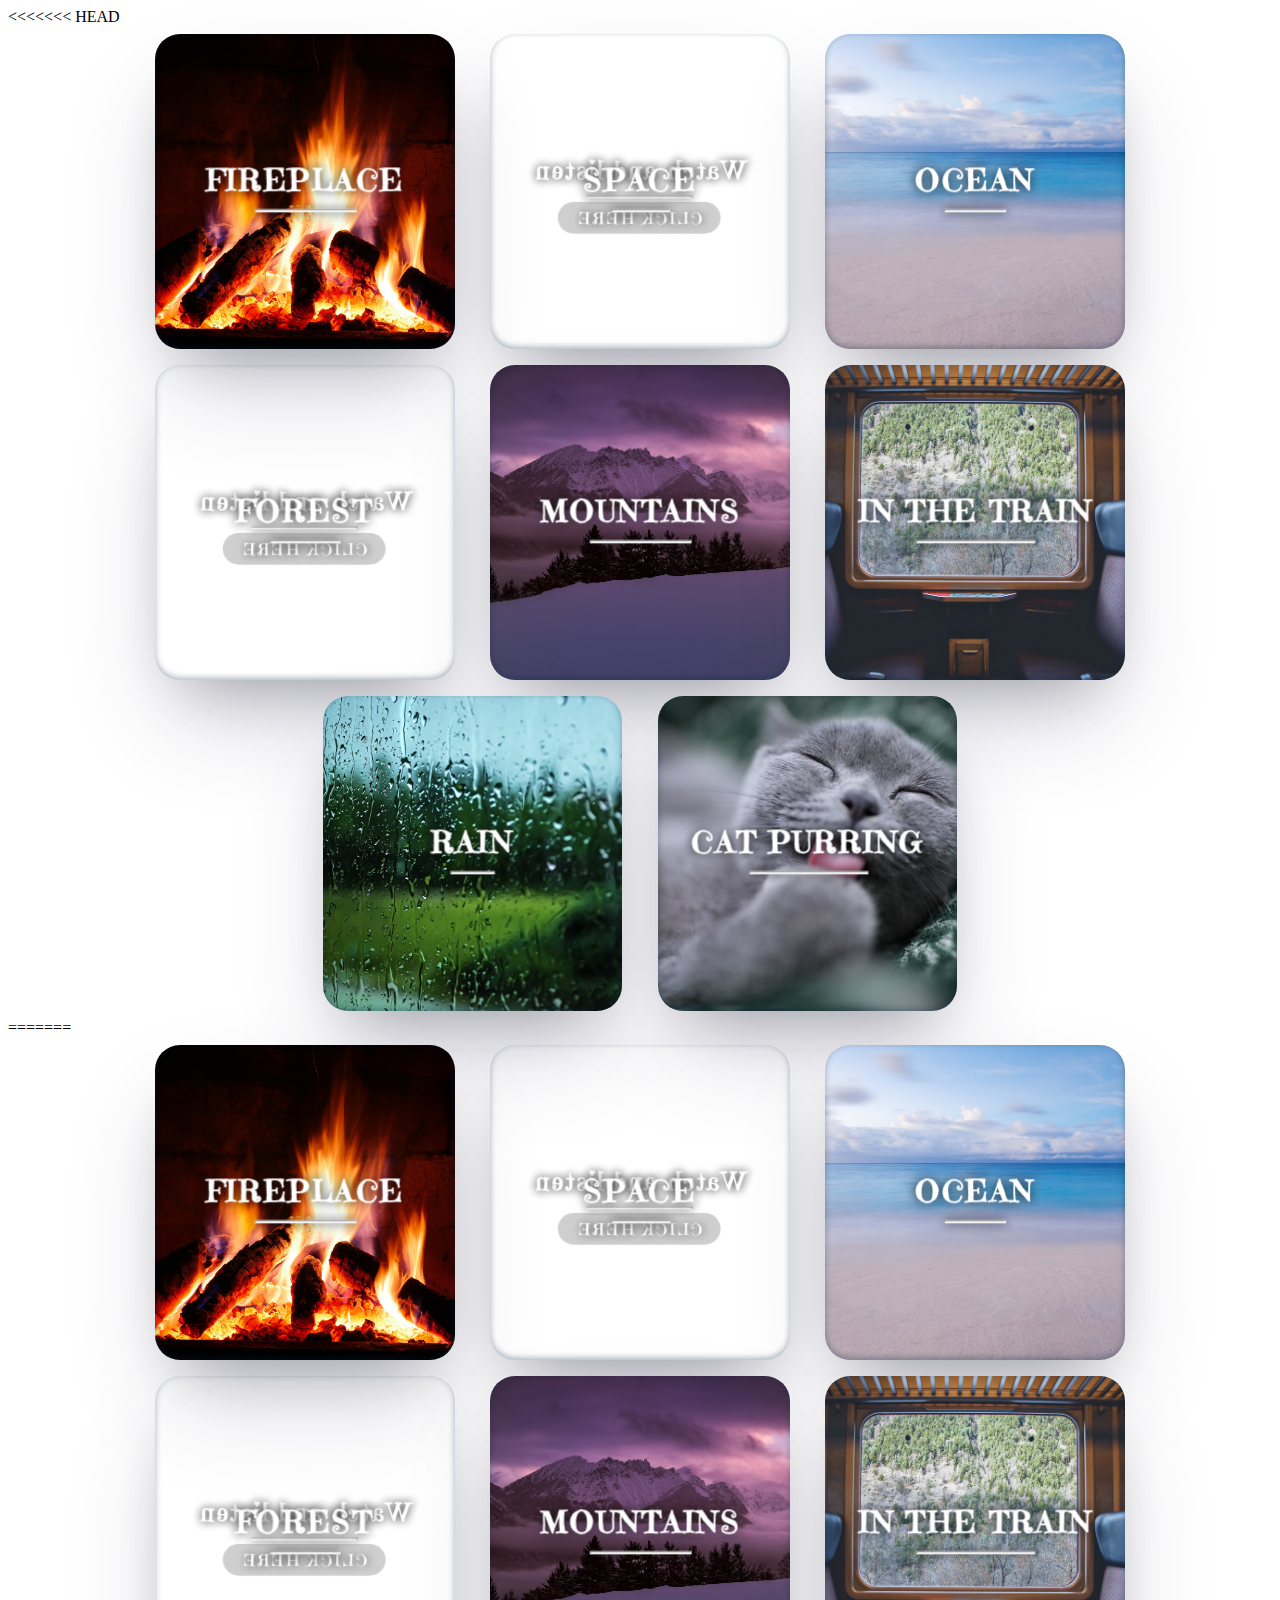
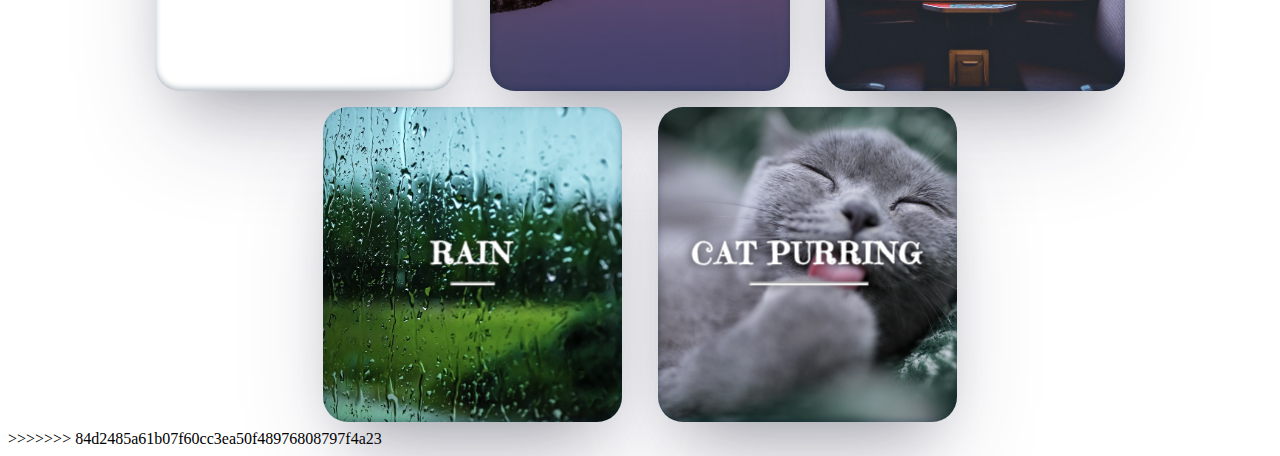
==== index.html @ 8c19cd11 "added files" ====
<<<<<<< HEAD
<!DOCTYPE html>
<html lang="en">
<head>
    <meta charset="UTF-8">
    <meta http-equiv="X-UA-Compatible" content="IE=edge">
    <meta name="viewport" content="width=device-width, initial-scale=1.0">
    <link rel="shortcut icon" href="images/lotus.png" type="image/x-icon">
    <link rel="stylesheet" href="style.css">
    <link rel="preconnect" href="https://fonts.googleapis.com">
    <link rel="preconnect" href="https://fonts.gstatic.com" crossorigin>
    <link href="https://fonts.googleapis.com/css2?family=Emilys+Candy&display=swap" rel="stylesheet">
    <title>Relax Time</title>
</head>
<body>
    <div class="header">
        <h1 id="title"></h1>
    </div>

<div class="main-container">

    <div class="cards-wrapper">
        <div class="card-container">
            <div class="card">
                <div class="card-contents card-front coverOne">
                    <div class="card-depth">
                        <h2>FIREPLACE</h2>
                        <hr>
                    </div>
                </div>
                <div class="card-contents card-back backCoverOne">
                    <div class="card-depth">
                        <h2>Watch and listen</h2>
                        <hr>
                        <a class="website" href="fireplace/fireplace.html" target="_blank">CLICK HERE</a>
                    </div>
                </div>
            </div>
        </div>
    </div>


    <div class="cards-wrapper">
        <div class="card-container">
            <div class="card">
                <div class="card-contents card-front coverTwo">
                    <div class="card-depth">
                        <h2>SPACE</h2>
                        <hr>
                    </div>
                </div>
                <div class="card-contents card-back backCoverTwo">
                    <div class="card-depth">
                        <h2>Watch and listen</h2>
                        <hr>
                        <a class="website" href="space/space.html" target="_blank">CLICK HERE</a>
                    </div>
                </div>
            </div>
        </div>
    </div>

    <div class="cards-wrapper">
        <div class="card-container">
            <div class="card">
                <div class="card-contents card-front coverThree">
                    <div class="card-depth">
                        <h2>OCEAN</h2>
                        <hr>
                    </div>
                </div>
                <div class="card-contents card-back backCoverThree">
                    <div class="card-depth">
                        <h2>Watch and listen</h2>
                        <hr>
                        <a class="website" href="ocean/ocean.html" target="_blank">CLICK HERE</a>
                    </div>
                </div>
            </div>
        </div>
    </div>

    <div class="cards-wrapper">
        <div class="card-container">
            <div class="card">
                <div class="card-contents card-front coverFour">
                    <div class="card-depth">
                        <h2>FOREST</h2>
                        <hr>
                    </div>
                </div>
                <div class="card-contents card-back backCoverFour">
                    <div class="card-depth">
                        <h2>Watch and listen</h2>
                        <hr>
                        <a class="website" href="forest/forest.html" target="_blank">CLICK HERE</a>
                    </div>
                </div>
            </div>
        </div>
    </div>

    <div class="cards-wrapper">
        <div class="card-container">
            <div class="card">
                <div class="card-contents card-front coverFive">
                    <div class="card-depth">
                        <h2>MOUNTAINS</h2>
                        <hr>
                    </div>
                </div>
                <div class="card-contents card-back backCoverFive">
                    <div class="card-depth">
                        <h2>Watch and listen</h2>
                        <hr>
                        <a class="website" href="mountains/mountains.html" target="_blank">CLICK HERE</a>
                    </div>
                </div>
            </div>
        </div>
    </div>

    <div class="cards-wrapper">
        <div class="card-container">
            <div class="card">
                <div class="card-contents card-front coverSix">
                    <div class="card-depth">
                        <h2>IN THE TRAIN</h2>
                        <hr>
                    </div>
                </div>
                <div class="card-contents card-back backCoverSix">
                    <div class="card-depth">
                        <h2>Watch and listen</h2>
                        <hr>
                        <a class="website" href="train/train.html" target="_blank">CLICK HERE</a>
                    </div>
                </div>
            </div>
        </div>
    </div>
            
    <div class="cards-wrapper">
        <div class="card-container">
            <div class="card">
                <div class="card-contents card-front coverSeven">
                    <div class="card-depth">
                        <h2>RAIN</h2>
                        <hr>
                    </div>
                </div>
                <div class="card-contents card-back backCoverSeven">
                    <div class="card-depth">
                        <h2>Watch and listen</h2>
                        <hr>
                        <a class="website" href="rainy_day/rain.html" target="_blank">CLICK HERE</a>
                    </div>
                </div>
            </div>
        </div>
    </div>
            
    <div class="cards-wrapper">
        <div class="card-container">
            <div class="card">
                <div class="card-contents card-front coverEight">
                    <div class="card-depth">
                        <h2>CAT PURRING</h2>
                        <hr>
                    </div>
                </div>
                <div class="card-contents card-back backCoverEight">
                    <div class="card-depth">
                        <h2>Watch and listen</h2>
                        <hr>
                        <a class="website" href="cat_purring/cat.html" target="_blank">CLICK HERE</a>
                    </div>
                </div>
            </div>
        </div>
    </div>
</div>

    <script src="script.js"></script>
</body>
=======
<!DOCTYPE html>
<html lang="en">
<head>
    <meta charset="UTF-8">
    <meta http-equiv="X-UA-Compatible" content="IE=edge">
    <meta name="viewport" content="width=device-width, initial-scale=1.0">
    <link rel="shortcut icon" href="images/lotus.png" type="image/x-icon">
    <link rel="stylesheet" href="style.css">
    <link rel="preconnect" href="https://fonts.googleapis.com">
    <link rel="preconnect" href="https://fonts.gstatic.com" crossorigin>
    <link href="https://fonts.googleapis.com/css2?family=Emilys+Candy&display=swap" rel="stylesheet">
    <title>Relax Time</title>
</head>
<body>
    <div class="header">
        <h1 id="title"></h1>
    </div>

<div class="main-container">

    <div class="cards-wrapper">
        <div class="card-container">
            <div class="card">
                <div class="card-contents card-front coverOne">
                    <div class="card-depth">
                        <h2>FIREPLACE</h2>
                        <hr>
                    </div>
                </div>
                <div class="card-contents card-back backCoverOne">
                    <div class="card-depth">
                        <h2>Watch and listen</h2>
                        <hr>
                        <a class="website" href="fireplace/fireplace.html" target="_blank">CLICK HERE</a>
                    </div>
                </div>
            </div>
        </div>
    </div>


    <div class="cards-wrapper">
        <div class="card-container">
            <div class="card">
                <div class="card-contents card-front coverTwo">
                    <div class="card-depth">
                        <h2>SPACE</h2>
                        <hr>
                    </div>
                </div>
                <div class="card-contents card-back backCoverTwo">
                    <div class="card-depth">
                        <h2>Watch and listen</h2>
                        <hr>
                        <a class="website" href="space/space.html" target="_blank">CLICK HERE</a>
                    </div>
                </div>
            </div>
        </div>
    </div>

    <div class="cards-wrapper">
        <div class="card-container">
            <div class="card">
                <div class="card-contents card-front coverThree">
                    <div class="card-depth">
                        <h2>OCEAN</h2>
                        <hr>
                    </div>
                </div>
                <div class="card-contents card-back backCoverThree">
                    <div class="card-depth">
                        <h2>Watch and listen</h2>
                        <hr>
                        <a class="website" href="ocean/ocean.html" target="_blank">CLICK HERE</a>
                    </div>
                </div>
            </div>
        </div>
    </div>

    <div class="cards-wrapper">
        <div class="card-container">
            <div class="card">
                <div class="card-contents card-front coverFour">
                    <div class="card-depth">
                        <h2>FOREST</h2>
                        <hr>
                    </div>
                </div>
                <div class="card-contents card-back backCoverFour">
                    <div class="card-depth">
                        <h2>Watch and listen</h2>
                        <hr>
                        <a class="website" href="forest/forest.html" target="_blank">CLICK HERE</a>
                    </div>
                </div>
            </div>
        </div>
    </div>

    <div class="cards-wrapper">
        <div class="card-container">
            <div class="card">
                <div class="card-contents card-front coverFive">
                    <div class="card-depth">
                        <h2>MOUNTAINS</h2>
                        <hr>
                    </div>
                </div>
                <div class="card-contents card-back backCoverFive">
                    <div class="card-depth">
                        <h2>Watch and listen</h2>
                        <hr>
                        <a class="website" href="mountains/mountains.html" target="_blank">CLICK HERE</a>
                    </div>
                </div>
            </div>
        </div>
    </div>

    <div class="cards-wrapper">
        <div class="card-container">
            <div class="card">
                <div class="card-contents card-front coverSix">
                    <div class="card-depth">
                        <h2>IN THE TRAIN</h2>
                        <hr>
                    </div>
                </div>
                <div class="card-contents card-back backCoverSix">
                    <div class="card-depth">
                        <h2>Watch and listen</h2>
                        <hr>
                        <a class="website" href="train/train.html" target="_blank">CLICK HERE</a>
                    </div>
                </div>
            </div>
        </div>
    </div>
            
    <div class="cards-wrapper">
        <div class="card-container">
            <div class="card">
                <div class="card-contents card-front coverSeven">
                    <div class="card-depth">
                        <h2>RAIN</h2>
                        <hr>
                    </div>
                </div>
                <div class="card-contents card-back backCoverSeven">
                    <div class="card-depth">
                        <h2>Watch and listen</h2>
                        <hr>
                        <a class="website" href="rainy_day/rain.html" target="_blank">CLICK HERE</a>
                    </div>
                </div>
            </div>
        </div>
    </div>
            
    <div class="cards-wrapper">
        <div class="card-container">
            <div class="card">
                <div class="card-contents card-front coverEight">
                    <div class="card-depth">
                        <h2>CAT PURRING</h2>
                        <hr>
                    </div>
                </div>
                <div class="card-contents card-back backCoverEight">
                    <div class="card-depth">
                        <h2>Watch and listen</h2>
                        <hr>
                        <a class="website" href="cat_purring/cat.html" target="_blank">CLICK HERE</a>
                    </div>
                </div>
            </div>
        </div>
    </div>
</div>

    <script src="script.js"></script>
</body>
>>>>>>> 84d2485a61b07f60cc3ea50f48976808797f4a23
</html>
---- style.css ----
<<<<<<< HEAD

body {
    background-image: url(images/abstract-1963884_1920.jpg);
    background-repeat: no-repeat;
    background-size: cover;
    background-attachment: fixed;
    margin: 0;
}

.header {
    display: flex;
    justify-content: center;
    padding: 0;
}

h1 {
    font-family: 'Emilys Candy', cursive;
    color: #ffffff;
    text-shadow: 0px 0px 10px rgb(108, 4, 134);
    font-size: 48px;
    letter-spacing: 5px;
    margin: 0;
    text-align: center;
}

.main-container {
    display: flex;
    flex-wrap: wrap;
    justify-content: center;
}

.cards-wrapper {
    margin: 8px 10px;
}

.card-container {
    perspective: 1200px;
}

.card {
    margin: 0 auto;
    height: 315px;
    width: 315px;
    max-width: 95%;
    position: relative;
    border-radius: 25px;
    transition: all 1s ease;
    transform-style: preserve-3d;
}

.rotated {
    transform: rotateY(-180deg);
}

.rotatedBack {
    transform: rotateY(180deg);
}
.card-contents {
    width: 100%;
    height: 100%;
    border-radius: 25px;
    display: flex;
    justify-content: center;
    align-items: center;
    flex-direction: column;
    text-align: center;
    position: absolute;
    top: 0;
    left: 0;
    backface-visibility: hidden;
    font-family: 'Emilys Candy', cursive;
    color: #fff;
    text-shadow: 0px 0px 10px rgb(17, 17, 17);
    letter-spacing: 2px;
}

h2 {
    font-size: 28px;
    margin: 0 auto;
}

hr {
    width: 50%;
    margin: 10px auto;
    height: 1px;
    background-color: #ffffff;
    box-shadow: 0px 0px 10px rgb(17, 17, 17);
}


.card-depth {
    transform: translateZ(100px) scale(0.98);
    perspective: inherit;

}

.card-front {
    box-shadow: rgba(50, 50, 93, 0.25) 0px 50px 100px -20px, rgba(0, 0, 0, 0.3) 0px 30px 60px -30px, rgba(10, 37, 64, 0.35) 0px -2px 6px 0px inset;
    transform-style: preserve-3d;         
}

.coverOne {
    background-image: url(images/fire1.jpg);
}

.backCoverOne {
background: linear-gradient(to bottom, #520f09, #fa8525, #fdc168, rgb(0, 0, 0, 0.3));
}

.coverTwo {
    background-image: url(images/space7.jpg);
}

.backCoverTwo {
background: linear-gradient(to bottom,#2d3b68, #a680ad, rgba(248, 244, 244, 0.199));
}

.coverThree {
    background-image: url(images/ocean.jpg);
}

.backCoverThree {
background: linear-gradient(to bottom,#1c68a8, #3c8cc4, #9ea0c4, #b9a7b1, rgba(250, 247, 247, 0.3));
}

.coverFour {
    background-image: url(images/forest4.jpg);
}

.backCoverFour {
background: linear-gradient(to bottom, #44650a, #68842f, #b8c386, #f1efa3, rgba(250, 247, 247, 0.3));
}

.coverFive {
    background-image: url(images/mountains3.jpg);
}

.backCoverFive {
    background: linear-gradient(to bottom,#4A3457, #a680ad, rgb(0, 0, 0, 0.3));
}

.coverSix {
    background-image: url(images/train5.jpg);
}

.backCoverSix{
background: linear-gradient(to bottom, #61402c, #b27e4b, #a6c6b2, rgba(155, 150, 150, 0.3));
}

.coverSeven{
    background-image: url(images/rain3.jpg);
}

.backCoverSeven {
background: linear-gradient(to bottom, #28968f, #63b1a5, #367679, #6d8651, rgba(170, 168, 168, 0.3));
}

.coverEight {
    background-image: url(images/cat5.jpg);
}

.backCoverEight {
background: linear-gradient(to bottom, #535252, #699592, #95b0ae, rgba(250, 250, 250, 0.3));
}

.coverOne,
.coverTwo,
.coverThree,
.coverFour,
.coverFive,
.coverSix,
.coverSeven,
.coverEight{
    background-size: cover;
    background-position: center;
}

.card-back {
    transform: rotateY(180deg);
    transform-style: preserve-3d;
        box-shadow: rgba(50, 50, 93, 0.25) 0px 50px 100px -20px, rgba(0, 0, 0, 0.3) 0px 30px 60px -30px, rgba(10, 37, 64, 0.35) 0px -2px 6px 0px inset;
}

.website {
    background-color: rgba(100, 97, 97, 0.3);
    padding: 6px 20px;
    border-radius: 30px;
    font-size: 18px;
}

a {
    text-decoration: none;
    color: #ffffff;
}

=======

body {
    background-image: url(images/abstract-1963884_1920.jpg);
    background-repeat: no-repeat;
    background-size: cover;
    background-attachment: fixed;
    margin: 0;
}

.header {
    display: flex;
    justify-content: center;
    padding: 0;
}

h1 {
    font-family: 'Emilys Candy', cursive;
    color: #ffffff;
    text-shadow: 0px 0px 10px rgb(108, 4, 134);
    font-size: 48px;
    letter-spacing: 5px;
    margin: 0;
    text-align: center;
}

.main-container {
    display: flex;
    flex-wrap: wrap;
    justify-content: center;
}

.cards-wrapper {
    margin: 8px 10px;
}

.card-container {
    perspective: 1200px;
}

.card {
    margin: 0 auto;
    height: 315px;
    width: 315px;
    max-width: 95%;
    position: relative;
    border-radius: 25px;
    transition: all 1s ease;
    transform-style: preserve-3d;
}

.rotated {
    transform: rotateY(-180deg);
}

.rotatedBack {
    transform: rotateY(180deg);
}
.card-contents {
    width: 100%;
    height: 100%;
    border-radius: 25px;
    display: flex;
    justify-content: center;
    align-items: center;
    flex-direction: column;
    text-align: center;
    position: absolute;
    top: 0;
    left: 0;
    backface-visibility: hidden;
    font-family: 'Emilys Candy', cursive;
    color: #fff;
    text-shadow: 0px 0px 10px rgb(17, 17, 17);
    letter-spacing: 2px;
}

h2 {
    font-size: 28px;
    margin: 0 auto;
}

hr {
    width: 50%;
    margin: 10px auto;
    height: 1px;
    background-color: #ffffff;
    box-shadow: 0px 0px 10px rgb(17, 17, 17);
}


.card-depth {
    transform: translateZ(100px) scale(0.98);
    perspective: inherit;

}

.card-front {
    box-shadow: rgba(50, 50, 93, 0.25) 0px 50px 100px -20px, rgba(0, 0, 0, 0.3) 0px 30px 60px -30px, rgba(10, 37, 64, 0.35) 0px -2px 6px 0px inset;
    transform-style: preserve-3d;         
}

.coverOne {
    background-image: url(images/fire1.jpg);
}

.backCoverOne {
background: linear-gradient(to bottom, #520f09, #fa8525, #fdc168, rgb(0, 0, 0, 0.3));
}

.coverTwo {
    background-image: url(images/space7.jpg);
}

.backCoverTwo {
background: linear-gradient(to bottom,#2d3b68, #a680ad, rgba(248, 244, 244, 0.199));
}

.coverThree {
    background-image: url(images/ocean.jpg);
}

.backCoverThree {
background: linear-gradient(to bottom,#1c68a8, #3c8cc4, #9ea0c4, #b9a7b1, rgba(250, 247, 247, 0.3));
}

.coverFour {
    background-image: url(images/forest4.jpg);
}

.backCoverFour {
background: linear-gradient(to bottom, #44650a, #68842f, #b8c386, #f1efa3, rgba(250, 247, 247, 0.3));
}

.coverFive {
    background-image: url(images/mountains3.jpg);
}

.backCoverFive {
    background: linear-gradient(to bottom,#4A3457, #a680ad, rgb(0, 0, 0, 0.3));
}

.coverSix {
    background-image: url(images/train5.jpg);
}

.backCoverSix{
background: linear-gradient(to bottom, #61402c, #b27e4b, #a6c6b2, rgba(155, 150, 150, 0.3));
}

.coverSeven{
    background-image: url(images/rain3.jpg);
}

.backCoverSeven {
background: linear-gradient(to bottom, #28968f, #63b1a5, #367679, #6d8651, rgba(170, 168, 168, 0.3));
}

.coverEight {
    background-image: url(images/cat5.jpg);
}

.backCoverEight {
background: linear-gradient(to bottom, #535252, #699592, #95b0ae, rgba(250, 250, 250, 0.3));
}

.coverOne,
.coverTwo,
.coverThree,
.coverFour,
.coverFive,
.coverSix,
.coverSeven,
.coverEight{
    background-size: cover;
    background-position: center;
}

.card-back {
    transform: rotateY(180deg);
    transform-style: preserve-3d;
        box-shadow: rgba(50, 50, 93, 0.25) 0px 50px 100px -20px, rgba(0, 0, 0, 0.3) 0px 30px 60px -30px, rgba(10, 37, 64, 0.35) 0px -2px 6px 0px inset;
}

.website {
    background-color: rgba(100, 97, 97, 0.3);
    padding: 6px 20px;
    border-radius: 30px;
    font-size: 18px;
}

a {
    text-decoration: none;
    color: #ffffff;
}

>>>>>>> 84d2485a61b07f60cc3ea50f48976808797f4a23
---- style.css ----
<<<<<<< HEAD

body {
    background-image: url(images/abstract-1963884_1920.jpg);
    background-repeat: no-repeat;
    background-size: cover;
    background-attachment: fixed;
    margin: 0;
}

.header {
    display: flex;
    justify-content: center;
    padding: 0;
}

h1 {
    font-family: 'Emilys Candy', cursive;
    color: #ffffff;
    text-shadow: 0px 0px 10px rgb(108, 4, 134);
    font-size: 48px;
    letter-spacing: 5px;
    margin: 0;
    text-align: center;
}

.main-container {
    display: flex;
    flex-wrap: wrap;
    justify-content: center;
}

.cards-wrapper {
    margin: 8px 10px;
}

.card-container {
    perspective: 1200px;
}

.card {
    margin: 0 auto;
    height: 315px;
    width: 315px;
    max-width: 95%;
    position: relative;
    border-radius: 25px;
    transition: all 1s ease;
    transform-style: preserve-3d;
}

.rotated {
    transform: rotateY(-180deg);
}

.rotatedBack {
    transform: rotateY(180deg);
}
.card-contents {
    width: 100%;
    height: 100%;
    border-radius: 25px;
    display: flex;
    justify-content: center;
    align-items: center;
    flex-direction: column;
    text-align: center;
    position: absolute;
    top: 0;
    left: 0;
    backface-visibility: hidden;
    font-family: 'Emilys Candy', cursive;
    color: #fff;
    text-shadow: 0px 0px 10px rgb(17, 17, 17);
    letter-spacing: 2px;
}

h2 {
    font-size: 28px;
    margin: 0 auto;
}

hr {
    width: 50%;
    margin: 10px auto;
    height: 1px;
    background-color: #ffffff;
    box-shadow: 0px 0px 10px rgb(17, 17, 17);
}


.card-depth {
    transform: translateZ(100px) scale(0.98);
    perspective: inherit;

}

.card-front {
    box-shadow: rgba(50, 50, 93, 0.25) 0px 50px 100px -20px, rgba(0, 0, 0, 0.3) 0px 30px 60px -30px, rgba(10, 37, 64, 0.35) 0px -2px 6px 0px inset;
    transform-style: preserve-3d;         
}

.coverOne {
    background-image: url(images/fire1.jpg);
}

.backCoverOne {
background: linear-gradient(to bottom, #520f09, #fa8525, #fdc168, rgb(0, 0, 0, 0.3));
}

.coverTwo {
    background-image: url(images/space7.jpg);
}

.backCoverTwo {
background: linear-gradient(to bottom,#2d3b68, #a680ad, rgba(248, 244, 244, 0.199));
}

.coverThree {
    background-image: url(images/ocean.jpg);
}

.backCoverThree {
background: linear-gradient(to bottom,#1c68a8, #3c8cc4, #9ea0c4, #b9a7b1, rgba(250, 247, 247, 0.3));
}

.coverFour {
    background-image: url(images/forest4.jpg);
}

.backCoverFour {
background: linear-gradient(to bottom, #44650a, #68842f, #b8c386, #f1efa3, rgba(250, 247, 247, 0.3));
}

.coverFive {
    background-image: url(images/mountains3.jpg);
}

.backCoverFive {
    background: linear-gradient(to bottom,#4A3457, #a680ad, rgb(0, 0, 0, 0.3));
}

.coverSix {
    background-image: url(images/train5.jpg);
}

.backCoverSix{
background: linear-gradient(to bottom, #61402c, #b27e4b, #a6c6b2, rgba(155, 150, 150, 0.3));
}

.coverSeven{
    background-image: url(images/rain3.jpg);
}

.backCoverSeven {
background: linear-gradient(to bottom, #28968f, #63b1a5, #367679, #6d8651, rgba(170, 168, 168, 0.3));
}

.coverEight {
    background-image: url(images/cat5.jpg);
}

.backCoverEight {
background: linear-gradient(to bottom, #535252, #699592, #95b0ae, rgba(250, 250, 250, 0.3));
}

.coverOne,
.coverTwo,
.coverThree,
.coverFour,
.coverFive,
.coverSix,
.coverSeven,
.coverEight{
    background-size: cover;
    background-position: center;
}

.card-back {
    transform: rotateY(180deg);
    transform-style: preserve-3d;
        box-shadow: rgba(50, 50, 93, 0.25) 0px 50px 100px -20px, rgba(0, 0, 0, 0.3) 0px 30px 60px -30px, rgba(10, 37, 64, 0.35) 0px -2px 6px 0px inset;
}

.website {
    background-color: rgba(100, 97, 97, 0.3);
    padding: 6px 20px;
    border-radius: 30px;
    font-size: 18px;
}

a {
    text-decoration: none;
    color: #ffffff;
}

=======

body {
    background-image: url(images/abstract-1963884_1920.jpg);
    background-repeat: no-repeat;
    background-size: cover;
    background-attachment: fixed;
    margin: 0;
}

.header {
    display: flex;
    justify-content: center;
    padding: 0;
}

h1 {
    font-family: 'Emilys Candy', cursive;
    color: #ffffff;
    text-shadow: 0px 0px 10px rgb(108, 4, 134);
    font-size: 48px;
    letter-spacing: 5px;
    margin: 0;
    text-align: center;
}

.main-container {
    display: flex;
    flex-wrap: wrap;
    justify-content: center;
}

.cards-wrapper {
    margin: 8px 10px;
}

.card-container {
    perspective: 1200px;
}

.card {
    margin: 0 auto;
    height: 315px;
    width: 315px;
    max-width: 95%;
    position: relative;
    border-radius: 25px;
    transition: all 1s ease;
    transform-style: preserve-3d;
}

.rotated {
    transform: rotateY(-180deg);
}

.rotatedBack {
    transform: rotateY(180deg);
}
.card-contents {
    width: 100%;
    height: 100%;
    border-radius: 25px;
    display: flex;
    justify-content: center;
    align-items: center;
    flex-direction: column;
    text-align: center;
    position: absolute;
    top: 0;
    left: 0;
    backface-visibility: hidden;
    font-family: 'Emilys Candy', cursive;
    color: #fff;
    text-shadow: 0px 0px 10px rgb(17, 17, 17);
    letter-spacing: 2px;
}

h2 {
    font-size: 28px;
    margin: 0 auto;
}

hr {
    width: 50%;
    margin: 10px auto;
    height: 1px;
    background-color: #ffffff;
    box-shadow: 0px 0px 10px rgb(17, 17, 17);
}


.card-depth {
    transform: translateZ(100px) scale(0.98);
    perspective: inherit;

}

.card-front {
    box-shadow: rgba(50, 50, 93, 0.25) 0px 50px 100px -20px, rgba(0, 0, 0, 0.3) 0px 30px 60px -30px, rgba(10, 37, 64, 0.35) 0px -2px 6px 0px inset;
    transform-style: preserve-3d;         
}

.coverOne {
    background-image: url(images/fire1.jpg);
}

.backCoverOne {
background: linear-gradient(to bottom, #520f09, #fa8525, #fdc168, rgb(0, 0, 0, 0.3));
}

.coverTwo {
    background-image: url(images/space7.jpg);
}

.backCoverTwo {
background: linear-gradient(to bottom,#2d3b68, #a680ad, rgba(248, 244, 244, 0.199));
}

.coverThree {
    background-image: url(images/ocean.jpg);
}

.backCoverThree {
background: linear-gradient(to bottom,#1c68a8, #3c8cc4, #9ea0c4, #b9a7b1, rgba(250, 247, 247, 0.3));
}

.coverFour {
    background-image: url(images/forest4.jpg);
}

.backCoverFour {
background: linear-gradient(to bottom, #44650a, #68842f, #b8c386, #f1efa3, rgba(250, 247, 247, 0.3));
}

.coverFive {
    background-image: url(images/mountains3.jpg);
}

.backCoverFive {
    background: linear-gradient(to bottom,#4A3457, #a680ad, rgb(0, 0, 0, 0.3));
}

.coverSix {
    background-image: url(images/train5.jpg);
}

.backCoverSix{
background: linear-gradient(to bottom, #61402c, #b27e4b, #a6c6b2, rgba(155, 150, 150, 0.3));
}

.coverSeven{
    background-image: url(images/rain3.jpg);
}

.backCoverSeven {
background: linear-gradient(to bottom, #28968f, #63b1a5, #367679, #6d8651, rgba(170, 168, 168, 0.3));
}

.coverEight {
    background-image: url(images/cat5.jpg);
}

.backCoverEight {
background: linear-gradient(to bottom, #535252, #699592, #95b0ae, rgba(250, 250, 250, 0.3));
}

.coverOne,
.coverTwo,
.coverThree,
.coverFour,
.coverFive,
.coverSix,
.coverSeven,
.coverEight{
    background-size: cover;
    background-position: center;
}

.card-back {
    transform: rotateY(180deg);
    transform-style: preserve-3d;
        box-shadow: rgba(50, 50, 93, 0.25) 0px 50px 100px -20px, rgba(0, 0, 0, 0.3) 0px 30px 60px -30px, rgba(10, 37, 64, 0.35) 0px -2px 6px 0px inset;
}

.website {
    background-color: rgba(100, 97, 97, 0.3);
    padding: 6px 20px;
    border-radius: 30px;
    font-size: 18px;
}

a {
    text-decoration: none;
    color: #ffffff;
}

>>>>>>> 84d2485a61b07f60cc3ea50f48976808797f4a23
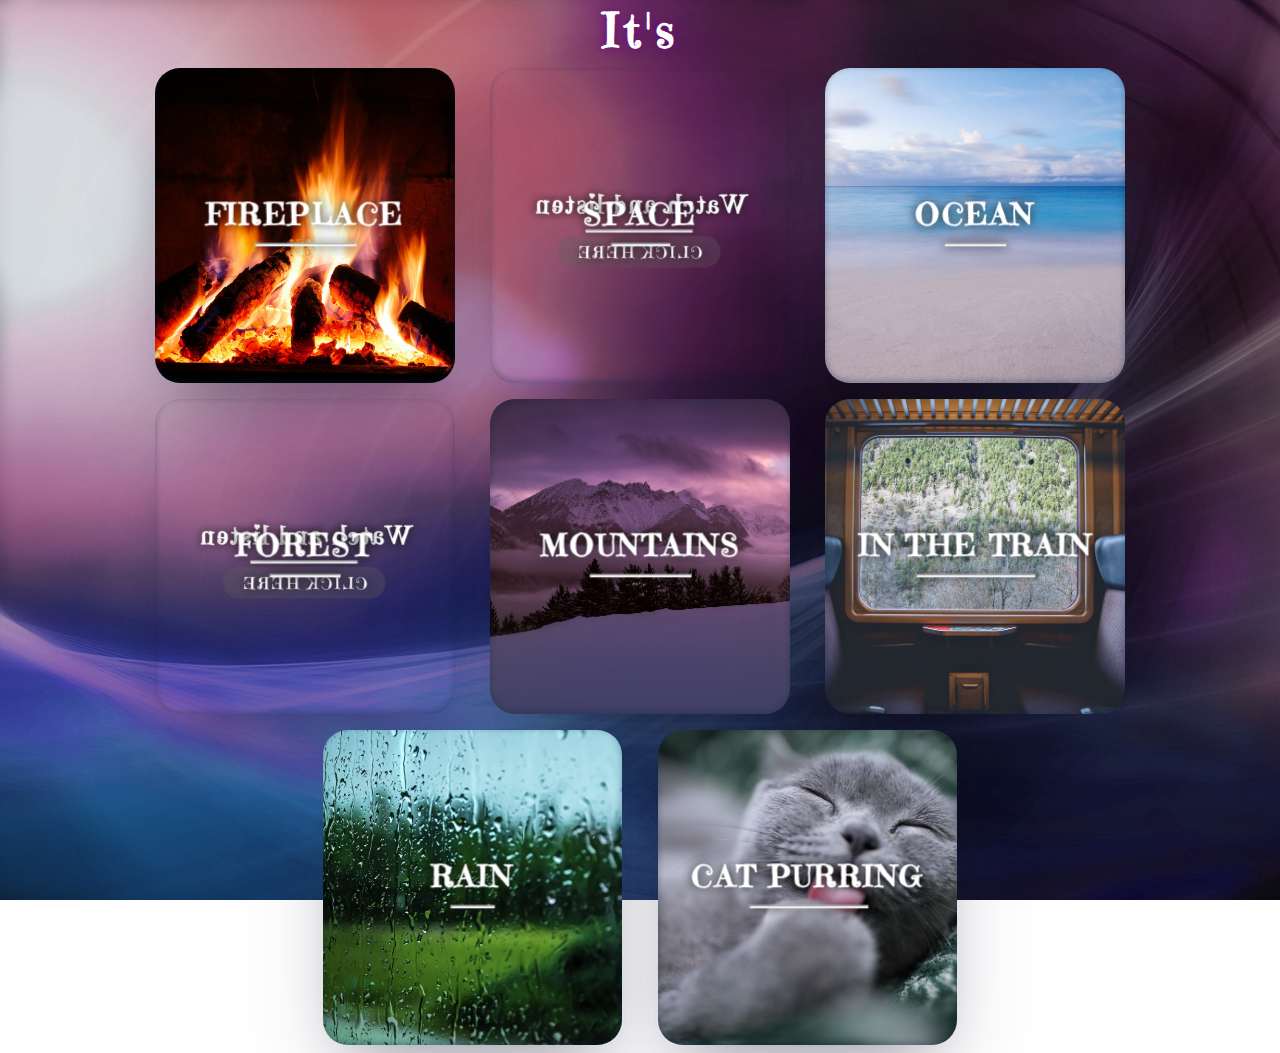
==== commit 8e364057: "fixed bugs" ====
--- a/index.html
+++ b/index.html
@@ -1,4 +1,3 @@
-<<<<<<< HEAD
 <!DOCTYPE html>
 <html lang="en">
 <head>
@@ -183,190 +182,4 @@
 
     <script src="script.js"></script>
 </body>
-=======
-<!DOCTYPE html>
-<html lang="en">
-<head>
-    <meta charset="UTF-8">
-    <meta http-equiv="X-UA-Compatible" content="IE=edge">
-    <meta name="viewport" content="width=device-width, initial-scale=1.0">
-    <link rel="shortcut icon" href="images/lotus.png" type="image/x-icon">
-    <link rel="stylesheet" href="style.css">
-    <link rel="preconnect" href="https://fonts.googleapis.com">
-    <link rel="preconnect" href="https://fonts.gstatic.com" crossorigin>
-    <link href="https://fonts.googleapis.com/css2?family=Emilys+Candy&display=swap" rel="stylesheet">
-    <title>Relax Time</title>
-</head>
-<body>
-    <div class="header">
-        <h1 id="title"></h1>
-    </div>
-
-<div class="main-container">
-
-    <div class="cards-wrapper">
-        <div class="card-container">
-            <div class="card">
-                <div class="card-contents card-front coverOne">
-                    <div class="card-depth">
-                        <h2>FIREPLACE</h2>
-                        <hr>
-                    </div>
-                </div>
-                <div class="card-contents card-back backCoverOne">
-                    <div class="card-depth">
-                        <h2>Watch and listen</h2>
-                        <hr>
-                        <a class="website" href="fireplace/fireplace.html" target="_blank">CLICK HERE</a>
-                    </div>
-                </div>
-            </div>
-        </div>
-    </div>
-
-
-    <div class="cards-wrapper">
-        <div class="card-container">
-            <div class="card">
-                <div class="card-contents card-front coverTwo">
-                    <div class="card-depth">
-                        <h2>SPACE</h2>
-                        <hr>
-                    </div>
-                </div>
-                <div class="card-contents card-back backCoverTwo">
-                    <div class="card-depth">
-                        <h2>Watch and listen</h2>
-                        <hr>
-                        <a class="website" href="space/space.html" target="_blank">CLICK HERE</a>
-                    </div>
-                </div>
-            </div>
-        </div>
-    </div>
-
-    <div class="cards-wrapper">
-        <div class="card-container">
-            <div class="card">
-                <div class="card-contents card-front coverThree">
-                    <div class="card-depth">
-                        <h2>OCEAN</h2>
-                        <hr>
-                    </div>
-                </div>
-                <div class="card-contents card-back backCoverThree">
-                    <div class="card-depth">
-                        <h2>Watch and listen</h2>
-                        <hr>
-                        <a class="website" href="ocean/ocean.html" target="_blank">CLICK HERE</a>
-                    </div>
-                </div>
-            </div>
-        </div>
-    </div>
-
-    <div class="cards-wrapper">
-        <div class="card-container">
-            <div class="card">
-                <div class="card-contents card-front coverFour">
-                    <div class="card-depth">
-                        <h2>FOREST</h2>
-                        <hr>
-                    </div>
-                </div>
-                <div class="card-contents card-back backCoverFour">
-                    <div class="card-depth">
-                        <h2>Watch and listen</h2>
-                        <hr>
-                        <a class="website" href="forest/forest.html" target="_blank">CLICK HERE</a>
-                    </div>
-                </div>
-            </div>
-        </div>
-    </div>
-
-    <div class="cards-wrapper">
-        <div class="card-container">
-            <div class="card">
-                <div class="card-contents card-front coverFive">
-                    <div class="card-depth">
-                        <h2>MOUNTAINS</h2>
-                        <hr>
-                    </div>
-                </div>
-                <div class="card-contents card-back backCoverFive">
-                    <div class="card-depth">
-                        <h2>Watch and listen</h2>
-                        <hr>
-                        <a class="website" href="mountains/mountains.html" target="_blank">CLICK HERE</a>
-                    </div>
-                </div>
-            </div>
-        </div>
-    </div>
-
-    <div class="cards-wrapper">
-        <div class="card-container">
-            <div class="card">
-                <div class="card-contents card-front coverSix">
-                    <div class="card-depth">
-                        <h2>IN THE TRAIN</h2>
-                        <hr>
-                    </div>
-                </div>
-                <div class="card-contents card-back backCoverSix">
-                    <div class="card-depth">
-                        <h2>Watch and listen</h2>
-                        <hr>
-                        <a class="website" href="train/train.html" target="_blank">CLICK HERE</a>
-                    </div>
-                </div>
-            </div>
-        </div>
-    </div>
-            
-    <div class="cards-wrapper">
-        <div class="card-container">
-            <div class="card">
-                <div class="card-contents card-front coverSeven">
-                    <div class="card-depth">
-                        <h2>RAIN</h2>
-                        <hr>
-                    </div>
-                </div>
-                <div class="card-contents card-back backCoverSeven">
-                    <div class="card-depth">
-                        <h2>Watch and listen</h2>
-                        <hr>
-                        <a class="website" href="rainy_day/rain.html" target="_blank">CLICK HERE</a>
-                    </div>
-                </div>
-            </div>
-        </div>
-    </div>
-            
-    <div class="cards-wrapper">
-        <div class="card-container">
-            <div class="card">
-                <div class="card-contents card-front coverEight">
-                    <div class="card-depth">
-                        <h2>CAT PURRING</h2>
-                        <hr>
-                    </div>
-                </div>
-                <div class="card-contents card-back backCoverEight">
-                    <div class="card-depth">
-                        <h2>Watch and listen</h2>
-                        <hr>
-                        <a class="website" href="cat_purring/cat.html" target="_blank">CLICK HERE</a>
-                    </div>
-                </div>
-            </div>
-        </div>
-    </div>
-</div>
-
-    <script src="script.js"></script>
-</body>
->>>>>>> 84d2485a61b07f60cc3ea50f48976808797f4a23
 </html>--- a/style.css
+++ b/style.css
@@ -1,4 +1,3 @@
-<<<<<<< HEAD
 
 body {
     background-image: url(images/abstract-1963884_1920.jpg);
@@ -194,200 +193,3 @@
     color: #ffffff;
 }
 
-=======
-
-body {
-    background-image: url(images/abstract-1963884_1920.jpg);
-    background-repeat: no-repeat;
-    background-size: cover;
-    background-attachment: fixed;
-    margin: 0;
-}
-
-.header {
-    display: flex;
-    justify-content: center;
-    padding: 0;
-}
-
-h1 {
-    font-family: 'Emilys Candy', cursive;
-    color: #ffffff;
-    text-shadow: 0px 0px 10px rgb(108, 4, 134);
-    font-size: 48px;
-    letter-spacing: 5px;
-    margin: 0;
-    text-align: center;
-}
-
-.main-container {
-    display: flex;
-    flex-wrap: wrap;
-    justify-content: center;
-}
-
-.cards-wrapper {
-    margin: 8px 10px;
-}
-
-.card-container {
-    perspective: 1200px;
-}
-
-.card {
-    margin: 0 auto;
-    height: 315px;
-    width: 315px;
-    max-width: 95%;
-    position: relative;
-    border-radius: 25px;
-    transition: all 1s ease;
-    transform-style: preserve-3d;
-}
-
-.rotated {
-    transform: rotateY(-180deg);
-}
-
-.rotatedBack {
-    transform: rotateY(180deg);
-}
-.card-contents {
-    width: 100%;
-    height: 100%;
-    border-radius: 25px;
-    display: flex;
-    justify-content: center;
-    align-items: center;
-    flex-direction: column;
-    text-align: center;
-    position: absolute;
-    top: 0;
-    left: 0;
-    backface-visibility: hidden;
-    font-family: 'Emilys Candy', cursive;
-    color: #fff;
-    text-shadow: 0px 0px 10px rgb(17, 17, 17);
-    letter-spacing: 2px;
-}
-
-h2 {
-    font-size: 28px;
-    margin: 0 auto;
-}
-
-hr {
-    width: 50%;
-    margin: 10px auto;
-    height: 1px;
-    background-color: #ffffff;
-    box-shadow: 0px 0px 10px rgb(17, 17, 17);
-}
-
-
-.card-depth {
-    transform: translateZ(100px) scale(0.98);
-    perspective: inherit;
-
-}
-
-.card-front {
-    box-shadow: rgba(50, 50, 93, 0.25) 0px 50px 100px -20px, rgba(0, 0, 0, 0.3) 0px 30px 60px -30px, rgba(10, 37, 64, 0.35) 0px -2px 6px 0px inset;
-    transform-style: preserve-3d;         
-}
-
-.coverOne {
-    background-image: url(images/fire1.jpg);
-}
-
-.backCoverOne {
-background: linear-gradient(to bottom, #520f09, #fa8525, #fdc168, rgb(0, 0, 0, 0.3));
-}
-
-.coverTwo {
-    background-image: url(images/space7.jpg);
-}
-
-.backCoverTwo {
-background: linear-gradient(to bottom,#2d3b68, #a680ad, rgba(248, 244, 244, 0.199));
-}
-
-.coverThree {
-    background-image: url(images/ocean.jpg);
-}
-
-.backCoverThree {
-background: linear-gradient(to bottom,#1c68a8, #3c8cc4, #9ea0c4, #b9a7b1, rgba(250, 247, 247, 0.3));
-}
-
-.coverFour {
-    background-image: url(images/forest4.jpg);
-}
-
-.backCoverFour {
-background: linear-gradient(to bottom, #44650a, #68842f, #b8c386, #f1efa3, rgba(250, 247, 247, 0.3));
-}
-
-.coverFive {
-    background-image: url(images/mountains3.jpg);
-}
-
-.backCoverFive {
-    background: linear-gradient(to bottom,#4A3457, #a680ad, rgb(0, 0, 0, 0.3));
-}
-
-.coverSix {
-    background-image: url(images/train5.jpg);
-}
-
-.backCoverSix{
-background: linear-gradient(to bottom, #61402c, #b27e4b, #a6c6b2, rgba(155, 150, 150, 0.3));
-}
-
-.coverSeven{
-    background-image: url(images/rain3.jpg);
-}
-
-.backCoverSeven {
-background: linear-gradient(to bottom, #28968f, #63b1a5, #367679, #6d8651, rgba(170, 168, 168, 0.3));
-}
-
-.coverEight {
-    background-image: url(images/cat5.jpg);
-}
-
-.backCoverEight {
-background: linear-gradient(to bottom, #535252, #699592, #95b0ae, rgba(250, 250, 250, 0.3));
-}
-
-.coverOne,
-.coverTwo,
-.coverThree,
-.coverFour,
-.coverFive,
-.coverSix,
-.coverSeven,
-.coverEight{
-    background-size: cover;
-    background-position: center;
-}
-
-.card-back {
-    transform: rotateY(180deg);
-    transform-style: preserve-3d;
-        box-shadow: rgba(50, 50, 93, 0.25) 0px 50px 100px -20px, rgba(0, 0, 0, 0.3) 0px 30px 60px -30px, rgba(10, 37, 64, 0.35) 0px -2px 6px 0px inset;
-}
-
-.website {
-    background-color: rgba(100, 97, 97, 0.3);
-    padding: 6px 20px;
-    border-radius: 30px;
-    font-size: 18px;
-}
-
-a {
-    text-decoration: none;
-    color: #ffffff;
-}
-
->>>>>>> 84d2485a61b07f60cc3ea50f48976808797f4a23
